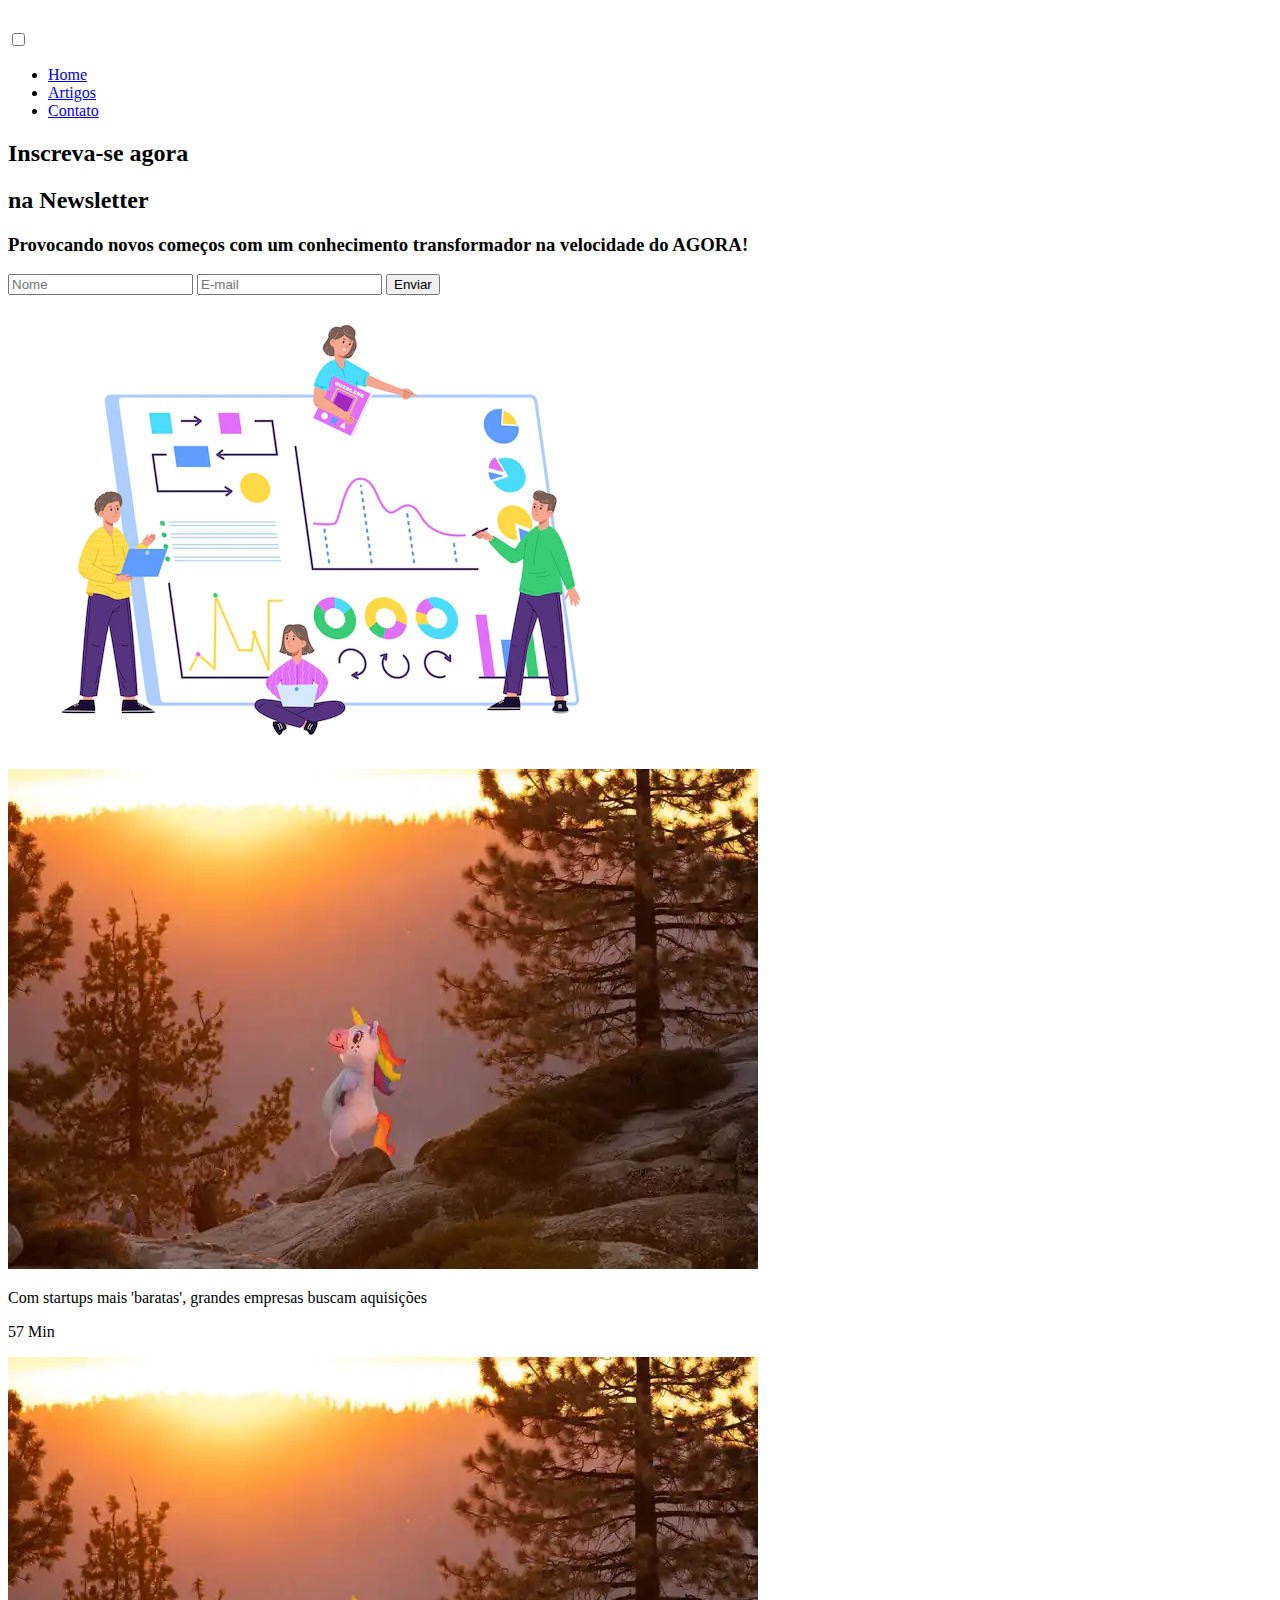
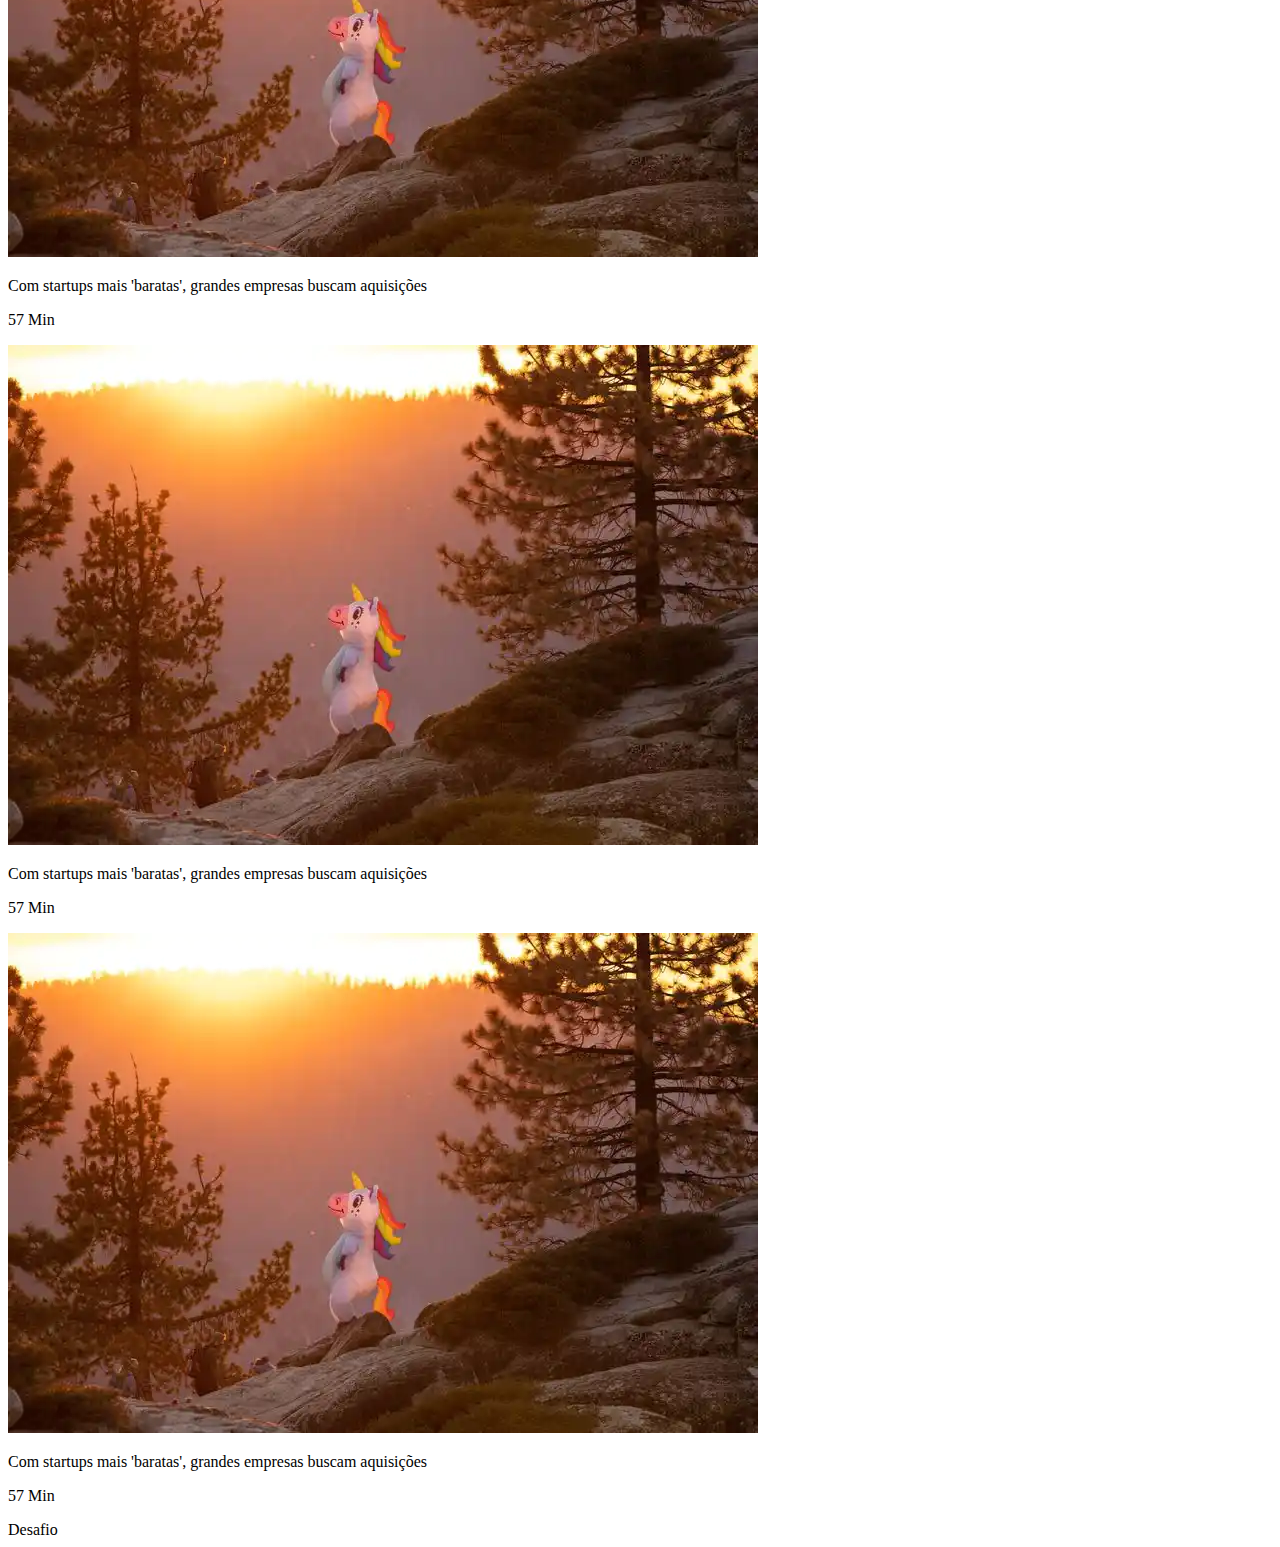
==== index.html @ 040bca13 "first commit" ====
<!DOCTYPE html>
<html lang="pt-br">
    <head>
        <meta charset="UTF-8">
        <meta http-equiv="X-UA-Compatible" content="IE-edge" />
        <meta name="viewport" content="width=device-width, initial-scale=1.0" />
        <title>StartSe</title>
        <link rel="icon" type="image/x-icon" href="images/favicon.ico" />
        <link rel="stylesheet" href="./css/style.css" />
        <link rel="stylesheet" href="./css/responsive.css" />
    </head>
    <body>
        <header>
            <div class="container">
                <img src="./imagens/image.png" alt="logo" />
                <div class="menu-section">
                    <div class="container-menu">
                        <input type="checkbox" id="checkbox-menu" />
                        <label for="checkbox-menu">
                            <span></span>
                            <span></span>
                            <span></span>
                        </label>
                    </div>
                    <nav>
                        <ul>
                            <li>
                                <a href="#">Home</a>
                            </li>
                            <li>
                                <a href="#">Artigos</a>
                            </li>
                            <li>
                                <a href="#">Contato</a>
                            </li>
                        </ul>
                    </nav>
                </div>
            </div>
        </header>
        <main>
            <div class="container-main">
                <div>
                    <h2><span>Inscreva-se agora</span></h2>
                    <h2>na Newsletter</h2>
                    <h3>
                        Provocando novos começos com um conhecimento transformador na velocidade do AGORA!
                    </h3>
                    <form>
                        <input type="text" placeholder="Nome" />
                        <input type="email" placeholder="E-mail" />
                        <input type="submit" value="Enviar" />
                    </form>
                </div>
                <img src="./imagens/register.webp" alt="">
            </div>
        </main>
        <section class="cards">
             <div class="card">
                 <div class="image">
                    <img src="./imagens/unicornio.webp" />
                </div>
                
                <div class="content">
                    <p class="title text--medium">
                        Com startups mais 'baratas', grandes empresas buscam aquisições
                    </p>
                    <div class="info">
                        <p class="text--medium">57 Min</p>
                    </div>
                 </div>
             </div>

             <div class="card">
                <div class="image">
                   <img src="./imagens/unicornio.webp" />
               </div>
               
               <div class="content">
                   <p class="title text--medium">
                       Com startups mais 'baratas', grandes empresas buscam aquisições
                   </p>
                   <div class="info">
                       <p class="text--medium">57 Min</p>
                   </div>
                </div>
            </div>

            <div class="card">
                <div class="image">
                   <img src="./imagens/unicornio.webp" />
               </div>
               
               <div class="content">
                   <p class="title text--medium">
                       Com startups mais 'baratas', grandes empresas buscam aquisições
                   </p>
                   <div class="info">
                       <p class="text--medium">57 Min</p>
                   </div>
                </div>
            </div>

            <div class="card">
                <div class="image">
                   <img src="./imagens/unicornio.webp" />
               </div>
               
               <div class="content">
                   <p class="title text--medium">
                       Com startups mais 'baratas', grandes empresas buscam aquisições
                   </p>
                   <div class="info">
                       <p class="text--medium">57 Min</p>
                   </div>
                </div>
            </div>
         </section>
         <section id="form">
         <div class="desafio">Desafio</div>
        </section>

    </body>
</html>
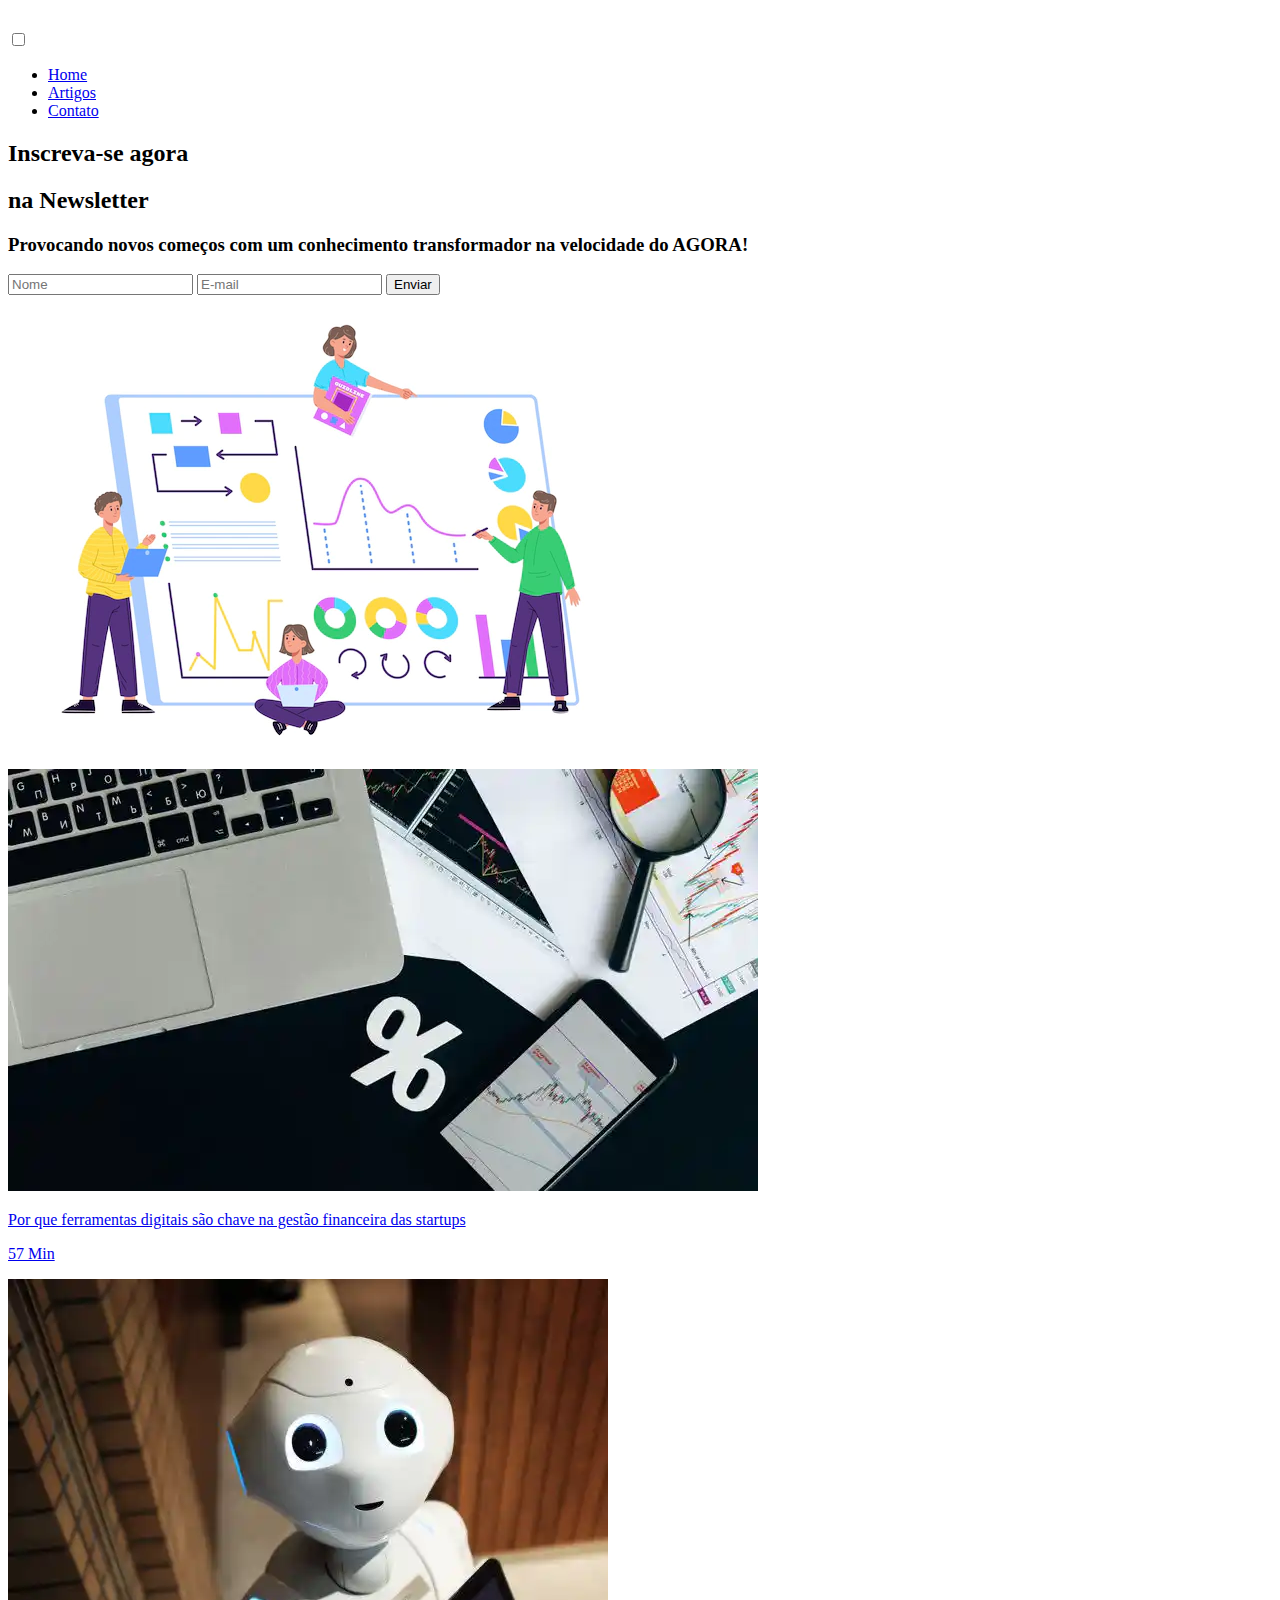
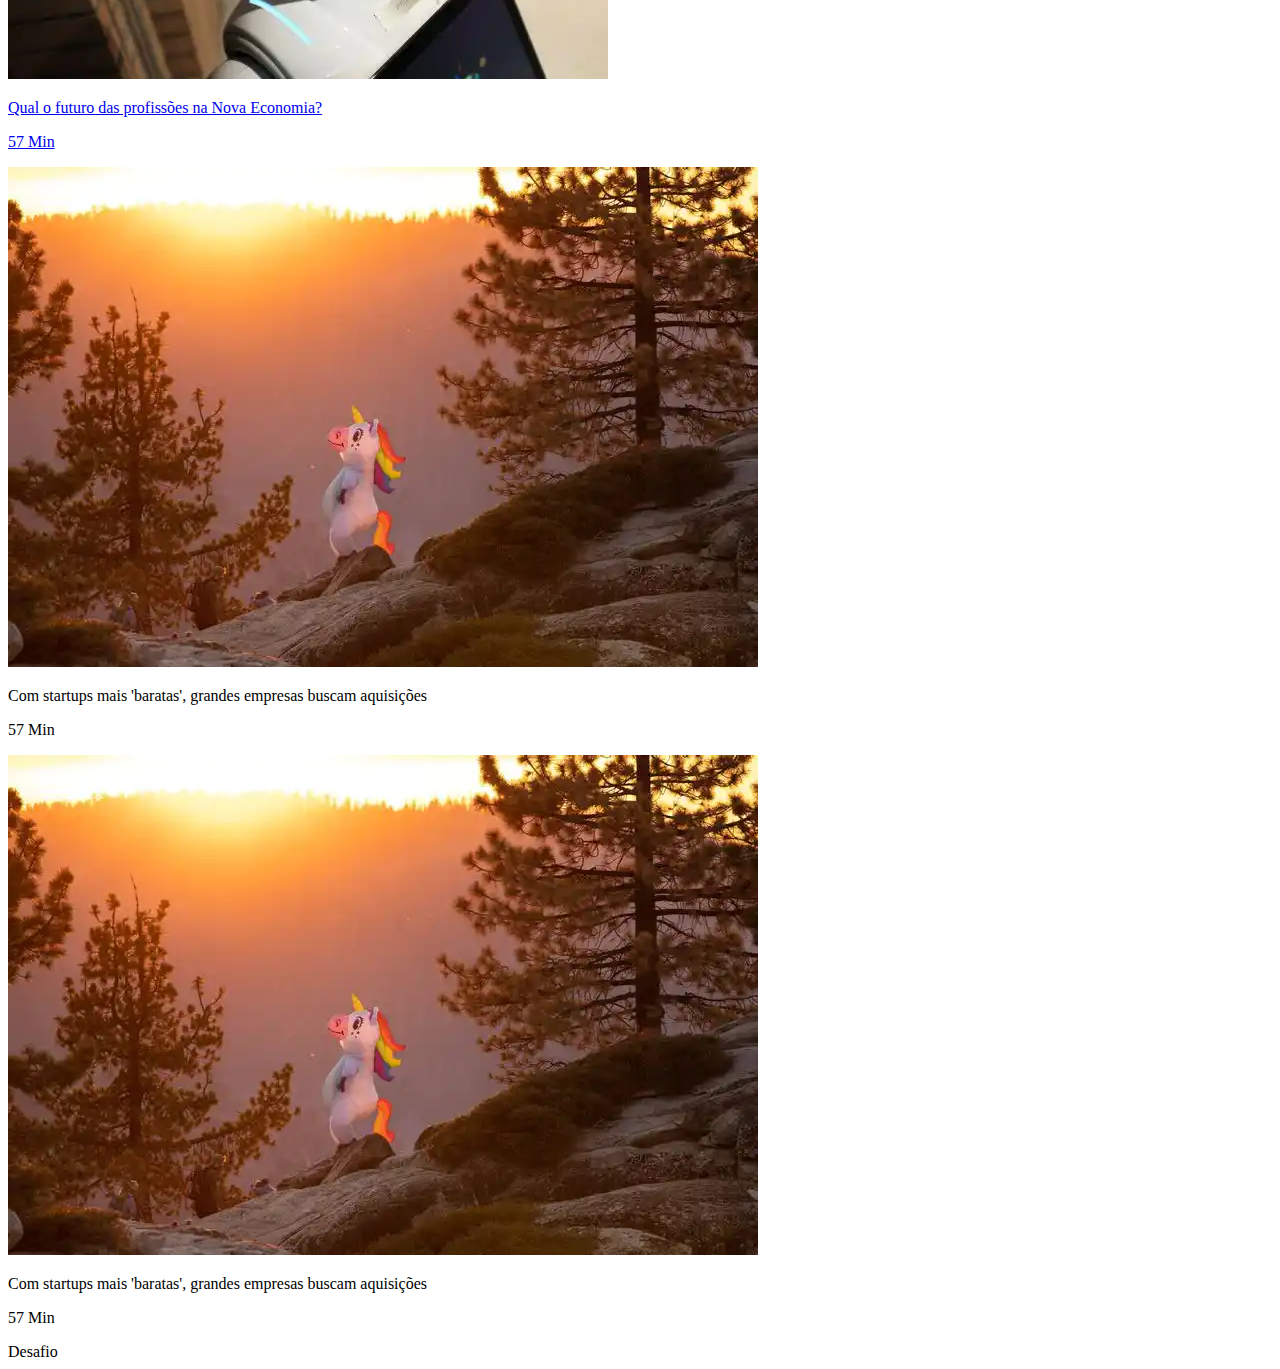
==== commit 37d4b8ea: "Implementa página de artigos e adiciona link aos cards e memenu" ====
--- a/index.html
+++ b/index.html
@@ -16,29 +16,29 @@
                 <div class="menu-section">
                     <div class="container-menu">
                         <input type="checkbox" id="checkbox-menu" />
-                        <label for="checkbox-menu">
+                        <label class="menu-button-container" for="checkbox-menu">
                             <span></span>
                             <span></span>
                             <span></span>
                         </label>
-                    </div>
                     <nav>
-                        <ul>
+                        <ul class="menu">
                             <li>
-                                <a href="#">Home</a>
+                                <a href="#home">Home</a>
                             </li>
                             <li>
-                                <a href="#">Artigos</a>
+                                <a href="#artigos">Artigos</a>
                             </li>
                             <li>
-                                <a href="#">Contato</a>
+                                <a href="#form">Contato</a>
                             </li>
                         </ul>
                     </nav>
                 </div>
+                </div>
             </div>
         </header>
-        <main>
+        <main id="home">
             <div class="container-main">
                 <div>
                     <h2><span>Inscreva-se agora</span></h2>
@@ -55,37 +55,39 @@
                 <img src="./imagens/register.webp" alt="">
             </div>
         </main>
-        <section class="cards">
+        <section id="artigos" class="cards">
+            <a href="https://www.startse.com/artigos/quintoandar-lanca-no-mexico-com-benvi-nova-marca-global">
              <div class="card">
                  <div class="image">
-                    <img src="./imagens/unicornio.webp" />
+                    <img src="./imagens/comp.webp" />
                 </div>
                 
                 <div class="content">
                     <p class="title text--medium">
-                        Com startups mais 'baratas', grandes empresas buscam aquisições
+                        Por que ferramentas digitais são chave na gestão financeira das startups
                     </p>
                     <div class="info">
                         <p class="text--medium">57 Min</p>
                     </div>
                  </div>
              </div>
-
+            </a>
+            <a href="./artigos/futuro/futuro.html">
              <div class="card">
                 <div class="image">
-                   <img src="./imagens/unicornio.webp" />
+                   <img src="./imagens/futuro.webp" />
                </div>
                
                <div class="content">
                    <p class="title text--medium">
-                       Com startups mais 'baratas', grandes empresas buscam aquisições
+                    Qual o futuro das profissões na Nova Economia?
                    </p>
                    <div class="info">
                        <p class="text--medium">57 Min</p>
                    </div>
                 </div>
             </div>
-
+        </a>
             <div class="card">
                 <div class="image">
                    <img src="./imagens/unicornio.webp" />
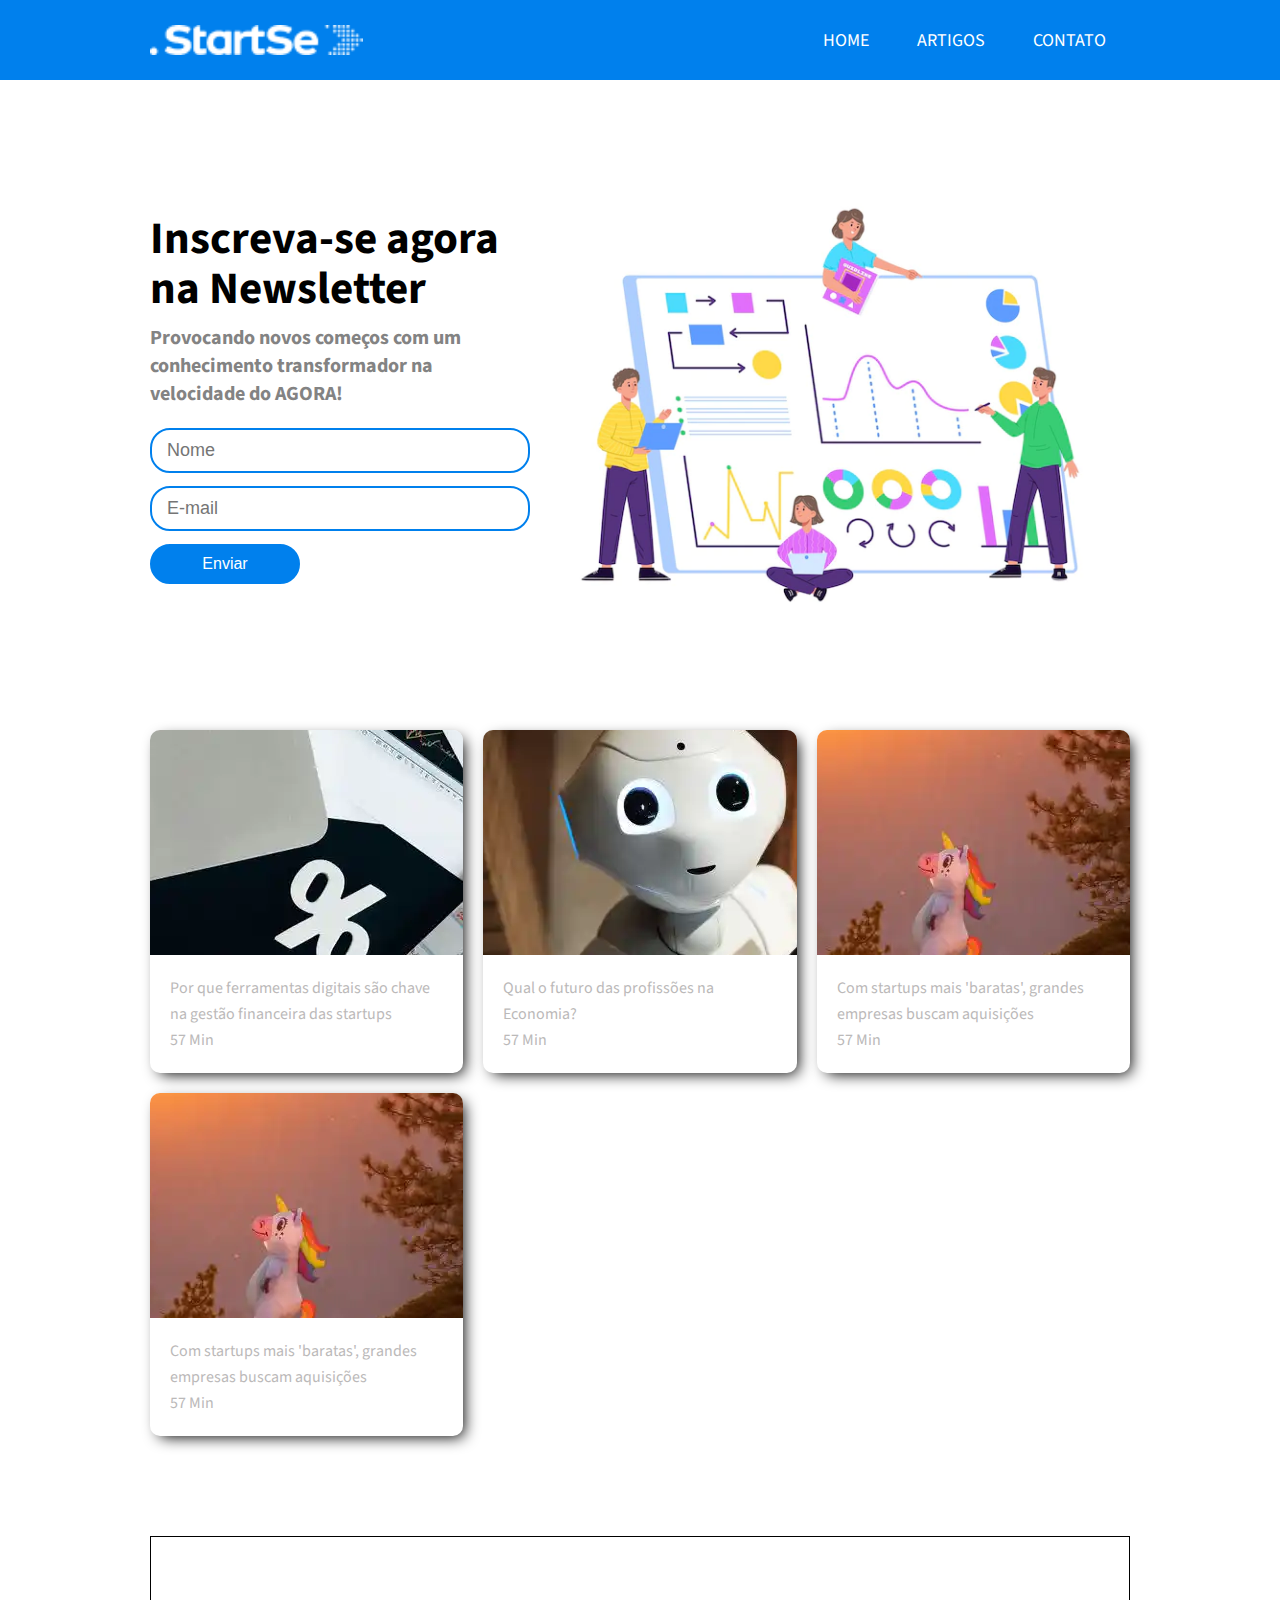
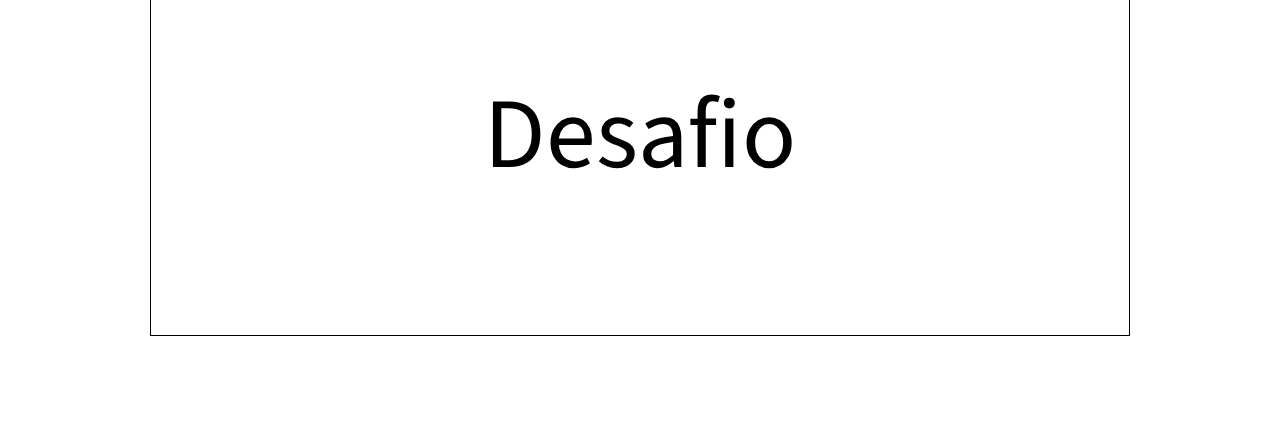
==== commit 5c22a0ec: "altera nome da pasta CSS para css" ====
--- a/index.html
+++ b/index.html
@@ -6,8 +6,8 @@
         <meta name="viewport" content="width=device-width, initial-scale=1.0" />
         <title>StartSe</title>
         <link rel="icon" type="image/x-icon" href="images/favicon.ico" />
-        <link rel="stylesheet" href="./css/style.css" />
-        <link rel="stylesheet" href="./css/responsive.css" />
+        <link rel="stylesheet" href="./CSS/style.css" />
+        <link rel="stylesheet" href="./CSS/responsive.css" />
     </head>
     <body>
         <header>
@@ -80,7 +80,7 @@
                
                <div class="content">
                    <p class="title text--medium">
-                    Qual o futuro das profissões na Nova Economia?
+                    Qual o futuro das profissões na Economia?
                    </p>
                    <div class="info">
                        <p class="text--medium">57 Min</p>
--- a/CSS/style.css
+++ b/CSS/style.css
@@ -0,0 +1,189 @@
+@import url('https://fonts.googleapis.com/css2?family=Poppins:ital,wght@0,200;0,400;0,700;1,500&family=Roboto&family=Source+Sans+Pro:ital,wght@0,300;0,400;0,700;1,400&display=swap');
+*{
+    box-sizing: border-box;
+    margin: 0;
+    padding: 0;
+    outline: 0;
+}
+
+html,
+body {
+    font-family: "Source Sans Pro", 'Times New Roman';
+    text-rendering: optimizeLegibility;
+    -webkit-font-smoothing: antialiased;
+}
+
+header {
+    background-color: #0080ed;
+}
+
+header .container{
+    display: flex;
+    align-items: center;
+    justify-content: space-between;
+    max-width: 980px;
+    height: 80px;   
+    margin: auto;
+}
+
+header nav ul{
+    display: flex;
+}
+
+header nav ul li {
+    list-style: none;
+}
+
+header nav ul li a{
+    text-decoration: none;
+    color: white;
+    text-transform: uppercase;
+    font-size: 18px;
+    padding: 24px;
+    transition: all 250ms linear 0s;
+}
+
+header nav ul li a:hover{
+    background-color: rgba(255,255,255,0.15);
+}
+
+header .container img{
+    height: 30px;
+}
+
+#checkbox-menu {
+    display: none;
+}
+
+/*MAIN */
+main {
+    margin-bottom: 100px;
+}
+
+main .container-main{
+    display: flex;
+    align-items: center;
+    justify-content: space-between;
+    max-width: 980px;
+    margin: 100px auto 0px auto;
+}
+
+h2{
+    color: rgb(0.0.0);
+    font-size: 45px;
+    line-height: 50px;
+    font-weight: bold;
+}
+
+h3{
+    color: rgb(131,131,131);
+    font-size: 20px;
+    line-height: 28px;
+    margin: 10px 0;
+}
+
+form{
+    margin-top: 20px;
+}
+
+form input{
+    width: 380px;
+    padding-left: 15px;
+    font-size: 18px;
+    height: 45px;
+    margin-bottom: 13px;
+    border-radius: 20px;
+    border: 2px solid #0080ed;
+}
+
+form [type="submit"]{
+    background-color: #0080ed;
+    color: white;
+    width: 150px;
+    padding-left: 0px;
+    font-size: 16px;
+    height: 40px;
+}
+
+form [type="submit"]:hover{
+    cursor: pointer;
+    background-color: rgba(0,128,237,0.75);
+    transform: translateY(-2px);
+}
+
+main .container-main img{
+    width: 600px;
+}
+
+/*CARDS */
+
+a {
+    text-decoration: none;
+}
+
+.cards {
+    width: 90%;
+    max-width: 980px;
+    margin: auto;
+    display: grid;
+    grid-template-columns: repeat(auto-fit, minmax(250px, 1fr));
+    grid-gap: 20px;
+}
+
+.text--medium{
+    font-size: 16px;
+    line-height: 26px;
+    font-weight: 400;
+    color: rgb(187,185,185);
+}
+
+.card{
+    display: flex;
+    flex-direction: column;
+    cursor: pointer;
+    box-shadow: 5px 5px 15px -4px #000000;
+    transition: all 0.3s ease 0s;
+    border-radius: 10px;
+}
+
+.card:hover{
+    transform: translateY(-7px);
+}
+
+.image{
+    width: 100%;
+    padding-top: 56.25%;
+    overflow: hidden;
+    position: relative;
+    border-radius: 10px 10px 0 0;
+    height: 225px;
+}
+
+.image img{
+    position: absolute;
+    border-radius: 10px;
+    top: 50%;
+    left: 50%;
+    transform: translate(-50%, -50%);
+}
+
+.content {
+    margin: 20px;
+}
+
+.title{
+    margin-bottom: 0px;
+}
+
+.desafio {
+    font-size: 100px;
+    display: flex;
+    justify-content: center;
+    height: 400px;
+    align-items: center;
+    border: 1px solid black;
+    margin: 100px auto;
+    margin-bottom: 100px;
+    max-width: 980px;
+
+}--- a/CSS/responsive.css
+++ b/CSS/responsive.css
@@ -0,0 +1,132 @@
+@media (max-width: 1000px){
+    main .container-main div{
+        margin: auto;
+    }
+
+    main .container-main img{
+        display: none;
+    }
+
+    h2{
+        margin-left: 50px;
+    }
+
+    div h3{
+        margin-left: 50px;
+    }
+
+    form{
+        display: flex;
+        align-items: center;
+        width: 100%;
+        padding-top: 30px;
+        text-align: center;
+        flex-direction: column;
+    }
+
+    input{
+        margin: 12px;
+    }
+}
+
+@media (max-width: 1000px){
+    .container {
+        padding: 0px 20px;
+    }
+}
+
+@media (max-width: 630px){
+    .menu-button-container {
+        display: flex;
+    }
+
+    .menu{
+        position: absolute;
+        margin-top: 30px;
+        flex-direction: column;
+        width: 100vw;
+        justify-content: center;
+        align-items: center;
+        left: 100%;
+        transform: translateX(100vw);
+        transition: 0.5s ease transform;
+    }
+
+    .menu>li {
+        display: flex;
+        justify-content: center;
+        margin: 0;
+        padding: 0px;
+        width: 100%;
+        color: white;
+        background-color: #0080ed;
+        border-radius: 5px;
+    }
+
+    .menu>li:not(last-child){
+        border-bottom: 1px solid white;
+    }
+
+    .menu li a {
+        flex: 1;
+        text-align: center;
+    }
+
+
+
+    main .container-menu img{
+        display: none;
+    }
+
+    label{
+        cursor: pointer;
+        position: relative;
+        display: block;
+        height: 22px;
+        width: 30px;
+    }
+
+    label span{
+        position: absolute;
+        display: block;
+        height: 5px;
+        width: 100%;
+        background: white;
+        border-radius: 30px;
+        transition: 0.25s ease-in-out;
+    }
+
+    label span:nth-child(1){
+        top: 0;
+    }
+    label span:nth-child(2){
+        top: 8px;
+    }
+    label span:nth-child(3){
+        top: 16px;
+    }
+    
+    #checkbox-menu:checked + label span:nth-child(1){
+        transform: rotate(-45deg);
+        top: 8px;
+    }
+
+    #checkbox-menu:checked + label span:nth-child(2){
+        opacity: 0;
+    }
+
+    #checkbox-menu:checked + label span:nth-child(3){
+        transform: rotate(45deg);
+        top: 8px;
+    }
+
+    nav.menu{
+        width: 100%;
+    }
+
+    #checkbox-menu:checked~nav .menu {
+        transform: translateX(-100vw);
+        transition: 0.5s ease transform;
+    }
+
+}